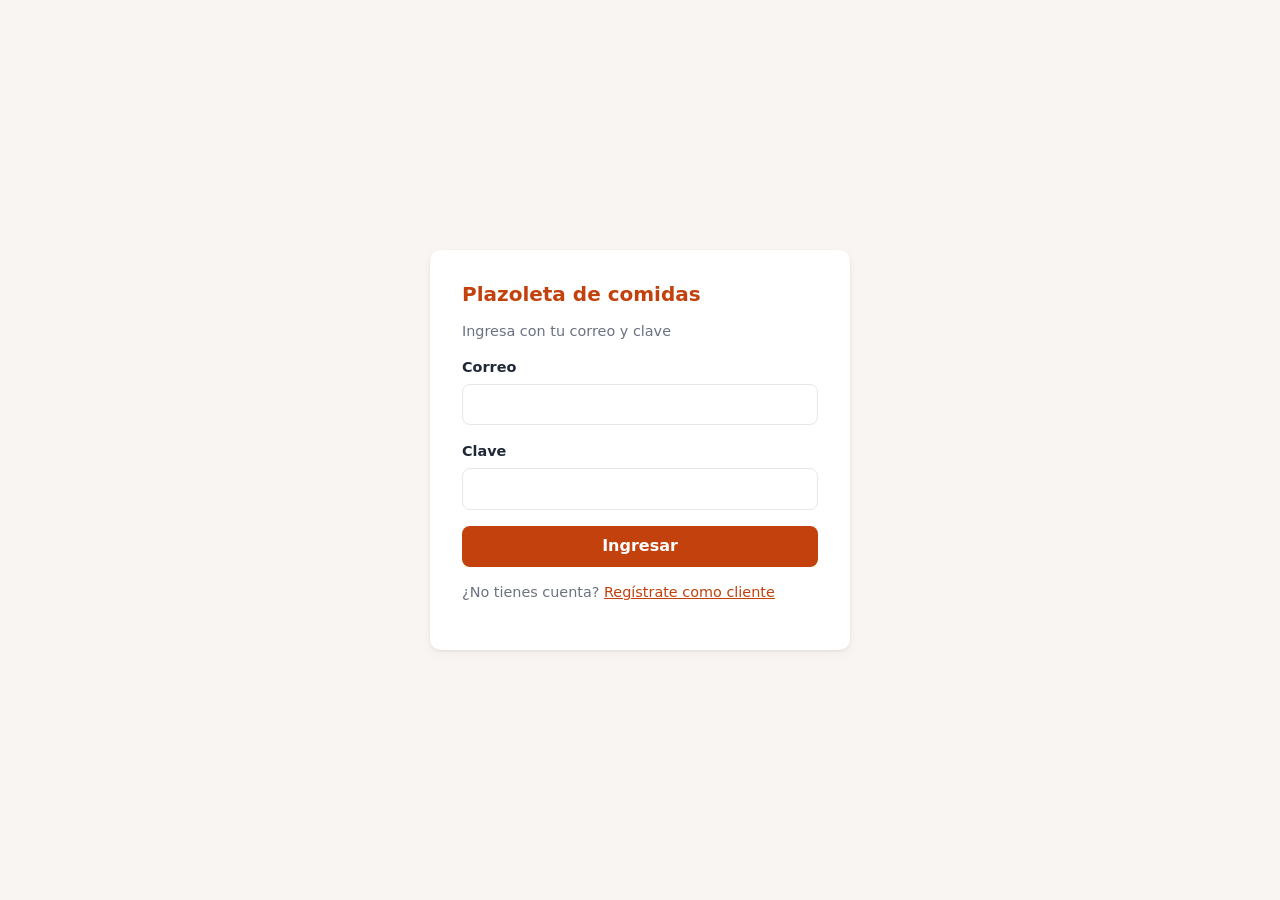
==== plazoleta/src/main/resources/front/index.html @ 78b19721 "Plazoleta de comidas: 4 microservicios hexagonales y frontend" ====
<!DOCTYPE html>
<html lang="es">
<head>
    <meta charset="UTF-8">
    <meta name="viewport" content="width=device-width, initial-scale=1.0">
    <title>Plazoleta de comidas</title>
    <link rel="icon" href="data:,">
    <link rel="stylesheet" href="styles.css">
</head>
<body>
    <header id="barra" class="barra" hidden>
        <span class="marca">Plazoleta</span>
        <div class="barra-sesion">
            <span id="sesion"></span>
            <button id="logout" class="boton boton-secundario" type="button">Salir</button>
        </div>
    </header>

    <main id="vista-login" class="pagina-auth" hidden>
        <section class="auth">
            <h1 class="marca">Plazoleta de comidas</h1>
            <p class="texto-suave">Ingresa con tu correo y clave</p>
            <form id="form-login" class="formulario formulario-columna">
                <label>Correo<input name="correo" type="email" autocomplete="username" required></label>
                <label>Clave<input name="clave" type="password" autocomplete="current-password" required></label>
                <button class="boton" type="submit">Ingresar</button>
            </form>
            <p id="login-mensaje" hidden></p>
            <p class="texto-suave">¿No tienes cuenta? <button id="ir-registro" class="enlace" type="button">Regístrate como cliente</button></p>
        </section>
    </main>

    <main id="vista-registro" class="pagina-auth" hidden>
        <section class="auth">
            <h1 class="marca">Crear cuenta de cliente</h1>
            <form id="form-registro" class="formulario formulario-columna">
                <label>Nombre<input name="nombre" required></label>
                <label>Apellido<input name="apellido" required></label>
                <label>Número de documento<input name="numeroDocumento" inputmode="numeric" required></label>
                <label>Celular<input name="celular" type="tel" placeholder="+573005698325" required></label>
                <label>Correo<input name="correo" type="email" autocomplete="email" required></label>
                <label>Clave<input name="clave" type="password" autocomplete="new-password" required></label>
                <button class="boton" type="submit">Registrarme</button>
            </form>
            <p id="registro-mensaje" hidden></p>
            <p class="texto-suave"><button id="ir-login" class="enlace" type="button">Volver a iniciar sesión</button></p>
        </section>
    </main>

    <main id="vista-ADMINISTRADOR" class="contenedor" hidden>
        <section class="panel">
            <h2>Crear propietario</h2>
            <form id="form-propietario" class="formulario">
                <label>Nombre<input name="nombre" required></label>
                <label>Apellido<input name="apellido" required></label>
                <label>Número de documento<input name="numeroDocumento" inputmode="numeric" required></label>
                <label>Celular<input name="celular" type="tel" placeholder="+573005698325" required></label>
                <label>Fecha de nacimiento<input name="fechaNacimiento" type="date" required></label>
                <label>Correo<input name="correo" type="email" required></label>
                <label>Clave<input name="clave" type="password" autocomplete="new-password" required></label>
                <button class="boton" type="submit">Crear propietario</button>
            </form>
            <p id="admin-mensaje-propietario" hidden></p>
        </section>

        <section class="panel">
            <h2>Crear restaurante</h2>
            <form id="form-restaurante" class="formulario">
                <label>Nombre<input name="nombre" required></label>
                <label>NIT<input name="nit" inputmode="numeric" required></label>
                <label>Dirección<input name="direccion" required></label>
                <label>Teléfono<input name="telefono" type="tel" placeholder="+573005698325" required></label>
                <label>URL del logo<input name="urlLogo" type="url" required></label>
                <label>Id del propietario<input name="idPropietario" type="number" min="1" required></label>
                <button class="boton" type="submit">Crear restaurante</button>
            </form>
            <p id="admin-mensaje-restaurante" hidden></p>
        </section>
    </main>

    <main id="vista-PROPIETARIO" class="contenedor" hidden>
        <section class="panel">
            <h2>Mi restaurante</h2>
            <p id="prop-mensaje-restaurante" hidden></p>
            <div id="prop-restaurante" class="restaurante" hidden>
                <img id="prop-logo" class="logo" alt="">
                <div>
                    <h3 id="prop-nombre"></h3>
                    <p id="prop-detalle" class="texto-suave"></p>
                </div>
            </div>
        </section>

        <div id="prop-gestion" class="grupo-paneles" hidden>
            <section class="panel">
                <h2>Crear plato</h2>
                <form id="form-plato" class="formulario">
                    <label>Nombre<input name="nombre" required></label>
                    <label>Precio<input name="precio" type="number" min="1" step="1" required></label>
                    <label>Categoría<select name="idCategoria" class="selector-categoria" data-tipo="number" required></select></label>
                    <label>URL de la imagen<input name="urlImagen" type="url" required></label>
                    <label class="ancho-completo">Descripción<textarea name="descripcion" rows="2" required></textarea></label>
                    <button class="boton" type="submit">Crear plato</button>
                </form>
                <p id="prop-mensaje-plato" hidden></p>
            </section>

            <section class="panel">
                <div class="encabezado-panel">
                    <h2>Mis platos</h2>
                    <label class="filtro">Categoría
                        <select id="prop-filtro-categoria" class="selector-categoria">
                            <option value="">Todas</option>
                        </select>
                    </label>
                </div>
                <p id="prop-mensaje-platos" hidden></p>
                <div class="tabla-contenedor">
                    <table class="tabla">
                        <thead><tr><th>Plato</th><th>Categoría</th><th>Precio</th><th>Descripción</th><th>Estado</th><th>Acciones</th></tr></thead>
                        <tbody id="prop-platos"></tbody>
                    </table>
                </div>
                <nav id="prop-paginacion-platos" class="paginacion"></nav>
            </section>

            <section class="panel">
                <h2>Crear empleado</h2>
                <form id="form-empleado" class="formulario">
                    <label>Nombre<input name="nombre" required></label>
                    <label>Apellido<input name="apellido" required></label>
                    <label>Número de documento<input name="numeroDocumento" inputmode="numeric" required></label>
                    <label>Celular<input name="celular" type="tel" placeholder="+573005698325" required></label>
                    <label>Correo<input name="correo" type="email" required></label>
                    <label>Clave<input name="clave" type="password" autocomplete="new-password" required></label>
                    <button class="boton" type="submit">Crear empleado</button>
                </form>
                <p id="prop-mensaje-empleado" hidden></p>
            </section>

            <section class="panel">
                <div class="encabezado-panel">
                    <h2>Eficiencia de pedidos</h2>
                    <button id="prop-recargar-eficiencia" class="boton boton-secundario" type="button">Actualizar</button>
                </div>
                <p>Tiempo promedio del restaurante: <strong id="prop-promedio">-</strong></p>
                <p id="prop-mensaje-eficiencia" hidden></p>
                <div class="tabla-contenedor">
                    <table class="tabla">
                        <thead><tr><th>Pedido</th><th>Creado</th><th>Entregado</th><th>Duración</th><th>Comparación</th></tr></thead>
                        <tbody id="prop-eficiencia"></tbody>
                    </table>
                </div>
                <nav id="prop-paginacion-eficiencia" class="paginacion"></nav>

                <h3>Ranking de empleados</h3>
                <p class="texto-suave">Tiempo medio entre "en preparación" y "listo" en pedidos entregados.</p>
                <div class="tabla-contenedor">
                    <table class="tabla">
                        <thead><tr><th>Posición</th><th>Empleado</th><th>Tiempo medio</th><th>Pedidos</th></tr></thead>
                        <tbody id="prop-ranking"></tbody>
                    </table>
                </div>
                <nav id="prop-paginacion-ranking" class="paginacion"></nav>
            </section>
        </div>
    </main>

    <main id="vista-EMPLEADO" class="contenedor" hidden>
        <section class="panel">
            <div class="encabezado-panel">
                <h2>Pedidos de mi restaurante</h2>
                <div class="fila">
                    <label class="filtro">Estado
                        <select id="empleado-filtro">
                            <option value="">Todos</option>
                            <option value="PENDIENTE">Pendiente</option>
                            <option value="EN_PREPARACION">En preparación</option>
                            <option value="LISTO">Listo</option>
                            <option value="ENTREGADO">Entregado</option>
                            <option value="CANCELADO">Cancelado</option>
                        </select>
                    </label>
                    <button id="empleado-recargar" class="boton boton-secundario" type="button">Actualizar</button>
                </div>
            </div>
            <p id="empleado-mensaje" hidden></p>
            <div class="tabla-contenedor">
                <table class="tabla">
                    <thead><tr><th>Pedido</th><th>Fecha</th><th>Cliente</th><th>Estado</th><th>Platos</th><th>Empleado</th><th>Acciones</th></tr></thead>
                    <tbody id="empleado-pedidos"></tbody>
                </table>
            </div>
            <nav id="empleado-paginacion" class="paginacion"></nav>
        </section>
    </main>

    <main id="vista-CLIENTE" class="contenedor" hidden>
        <section class="panel">
            <h2>Restaurantes</h2>
            <p id="cliente-mensaje-restaurantes" hidden></p>
            <div id="cliente-restaurantes" class="grilla"></div>
            <nav id="cliente-paginacion-restaurantes" class="paginacion"></nav>
        </section>

        <section id="cliente-menu" class="panel" hidden>
            <div class="encabezado-panel">
                <h2 id="cliente-titulo-menu"></h2>
                <label class="filtro">Categoría
                    <select id="cliente-filtro-categoria">
                        <option value="">Todas</option>
                    </select>
                </label>
            </div>
            <p id="cliente-mensaje-menu" hidden></p>
            <div id="cliente-platos" class="grilla"></div>
            <nav id="cliente-paginacion-platos" class="paginacion"></nav>

            <div class="carrito">
                <h3>Tu pedido</h3>
                <ul id="cliente-carrito" class="lista"></ul>
                <p class="total">Total: <strong id="cliente-total"></strong></p>
                <button id="cliente-enviar" class="boton" type="button" disabled>Enviar pedido</button>
                <p id="cliente-mensaje-carrito" hidden></p>
            </div>
        </section>

        <section class="panel">
            <div class="encabezado-panel">
                <h2>Mis pedidos</h2>
                <button id="cliente-recargar" class="boton boton-secundario" type="button">Actualizar</button>
            </div>
            <p id="cliente-mensaje-pedidos" hidden></p>
            <div class="tabla-contenedor">
                <table class="tabla">
                    <thead><tr><th>Pedido</th><th>Fecha</th><th>Estado</th><th>Platos</th><th>Acciones</th></tr></thead>
                    <tbody id="cliente-pedidos"></tbody>
                </table>
            </div>
            <nav id="cliente-paginacion-pedidos" class="paginacion"></nav>
        </section>

        <section id="cliente-trazabilidad" class="panel" hidden>
            <h2 id="cliente-titulo-trazabilidad"></h2>
            <ol id="cliente-lista-trazabilidad" class="linea-tiempo"></ol>
        </section>
    </main>
    <script>
        "use strict";

        const CONFIG = Object.freeze({
            USUARIOS_URL: "http://localhost:8081",
            PLAZOLETA_URL: "http://localhost:8082",
            TRAZABILIDAD_URL: "http://localhost:8083"
        });
        const ROLES = Object.freeze({
            ADMINISTRADOR: "ADMINISTRADOR",
            PROPIETARIO: "PROPIETARIO",
            EMPLEADO: "EMPLEADO",
            CLIENTE: "CLIENTE"
        });
        const TOKEN_KEY = "plazoleta.token";
        const HTTP_UNAUTHORIZED = 401;
        const MILISEGUNDOS_POR_SEGUNDO = 1000;
        const SEGUNDOS_POR_MINUTO = 60;
        const TAMANO_GRILLA = 6;
        const TAMANO_TABLA = 5;
        const LONGITUD_PIN = 6;
        const ESTADOS_FINALES = ["ENTREGADO", "CANCELADO"];
        const MENSAJE_SIN_CONEXION = "No se pudo conectar con el servidor. Verifica que los microservicios estén encendidos.";
        const FORMATO_PRECIO = new Intl.NumberFormat("es-CO", { style: "currency", currency: "COP", maximumFractionDigits: 0 });

        const cliente = { restaurante: null, categoriaId: "", paginaPedidos: 0, carrito: new Map() };
        const empleado = { filtro: "", pagina: 0 };
        const propietario = { restaurante: null, categorias: new Map(), categoriaId: "", paginaPlatos: 0 };

        const $ = (selector) => document.querySelector(selector);

        function h(tag, props = {}, ...children) {
            const elemento = document.createElement(tag);
            Object.entries(props).forEach(([clave, valor]) => {
                if (clave.startsWith("on")) {
                    elemento.addEventListener(clave.slice(2).toLowerCase(), valor);
                } else if (clave === "className") {
                    elemento.className = valor;
                } else if (valor !== false && valor !== null && valor !== undefined) {
                    elemento.setAttribute(clave, valor === true ? "" : valor);
                }
            });
            elemento.append(...children.flat()
                .filter((hijo) => hijo !== null && hijo !== undefined && hijo !== false)
                .map((hijo) => (hijo instanceof Node ? hijo : document.createTextNode(String(hijo)))));
            return elemento;
        }

        function mostrarMensaje(contenedor, texto, tipo = "error") {
            contenedor.textContent = texto;
            contenedor.className = `mensaje mensaje-${tipo}`;
            contenedor.hidden = false;
        }

        async function ejecutar(contenedor, accion) {
            contenedor.hidden = true;
            try {
                const texto = await accion();
                if (texto) {
                    mostrarMensaje(contenedor, texto, "exito");
                }
            } catch (error) {
                mostrarMensaje(contenedor, error.message);
            }
        }

        function alEnviar(selectorFormulario, selectorMensaje, accion) {
            const formulario = $(selectorFormulario);
            formulario.addEventListener("submit", async (evento) => {
                evento.preventDefault();
                const boton = formulario.querySelector("button[type=submit]");
                boton.disabled = true;
                await ejecutar($(selectorMensaje), async () => {
                    const texto = await accion(datosDe(formulario));
                    formulario.reset();
                    return texto;
                });
                boton.disabled = false;
            });
        }

        function datosDe(formulario) {
            return Object.fromEntries([...formulario.elements]
                .filter((campo) => campo.name)
                .map((campo) => [campo.name, valorDe(campo)]));
        }

        function valorDe(campo) {
            if (campo.type === "number" || campo.dataset.tipo === "number") {
                return campo.value === "" ? null : Number(campo.value);
            }
            return campo.type === "password" ? campo.value : campo.value.trim();
        }

        function paginar(contenedor, pagina, alCambiar) {
            contenedor.replaceChildren(
                h("button", { type: "button", className: "boton boton-secundario", disabled: pagina.page === 0,
                    onClick: () => alCambiar(pagina.page - 1) }, "Anterior"),
                h("span", {}, `Página ${pagina.totalPages === 0 ? 0 : pagina.page + 1} de ${pagina.totalPages}`),
                h("button", { type: "button", className: "boton boton-secundario",
                    disabled: pagina.page + 1 >= pagina.totalPages, onClick: () => alCambiar(pagina.page + 1) }, "Siguiente"));
        }

        function llenarTabla(tbody, filas) {
            const columnas = tbody.closest("table").querySelectorAll("th").length;
            tbody.replaceChildren(...(filas.length ? filas
                : [h("tr", {}, h("td", { colspan: columnas, className: "vacio" }, "No hay registros para mostrar"))]));
        }

        function boton(texto, onClick, clase = "boton") {
            return h("button", { className: clase, type: "button", onClick }, texto);
        }

        const estadoBadge = (estado) => h("span", { className: `estado estado-${estado.toLowerCase()}` }, estado.replace("_", " "));
        const formatoPrecio = (valor) => FORMATO_PRECIO.format(valor);
        const formatoFecha = (iso) => new Date(iso).toLocaleString("es-CO");
        const resumenPlatos = (pedido) => pedido.platos.map((plato) => `${plato.cantidad} × ${plato.nombre}`).join(", ");

        function formatoDuracion(segundos) {
            const total = Math.round(segundos);
            const minutos = Math.floor(total / SEGUNDOS_POR_MINUTO);
            return minutos > 0 ? `${minutos} min ${total % SEGUNDOS_POR_MINUTO} s` : `${total} s`;
        }

        function obtenerSesion() {
            const token = sessionStorage.getItem(TOKEN_KEY);
            if (!token) {
                return null;
            }
            const base64 = token.split(".")[1].replace(/-/g, "+").replace(/_/g, "/");
            const payload = JSON.parse(new TextDecoder().decode(Uint8Array.from(atob(base64), (c) => c.charCodeAt(0))));
            if (payload.exp * MILISEGUNDOS_POR_SEGUNDO < Date.now()) {
                sessionStorage.removeItem(TOKEN_KEY);
                return null;
            }
            return { id: payload.id, correo: payload.sub, rol: payload.rol };
        }

        function cerrarSesion() {
            sessionStorage.removeItem(TOKEN_KEY);
            location.reload();
        }

        async function api(baseUrl, ruta, { method = "GET", body } = {}) {
            const token = sessionStorage.getItem(TOKEN_KEY);
            const headers = { "Content-Type": "application/json" };
            if (token) {
                headers.Authorization = `Bearer ${token}`;
            }
            let respuesta;
            try {
                respuesta = await fetch(baseUrl + ruta, { method, headers, body: body === undefined ? undefined : JSON.stringify(body) });
            } catch {
                throw new Error(MENSAJE_SIN_CONEXION);
            }
            const texto = await respuesta.text();
            const datos = texto ? JSON.parse(texto) : null;
            if (respuesta.status === HTTP_UNAUTHORIZED && token) {
                cerrarSesion();
            }
            if (!respuesta.ok) {
                throw new Error(datos?.mensaje ?? `Error ${respuesta.status}`);
            }
            return datos;
        }

        const usuariosApi = (ruta, opciones) => api(CONFIG.USUARIOS_URL, ruta, opciones);
        const plazoletaApi = (ruta, opciones) => api(CONFIG.PLAZOLETA_URL, ruta, opciones);
        const trazabilidadApi = (ruta, opciones) => api(CONFIG.TRAZABILIDAD_URL, ruta, opciones);

        function mostrarVista(nombre) {
            document.querySelectorAll("main").forEach((vista) => { vista.hidden = vista.id !== `vista-${nombre}`; });
        }

        function iniciarAplicacion() {
            registrarEventos();
            const sesion = obtenerSesion();
            if (!sesion) {
                mostrarVista("login");
                return;
            }
            $("#barra").hidden = false;
            $("#sesion").textContent = `${sesion.correo} · ${sesion.rol}`;
            mostrarVista(sesion.rol);
            ({
                [ROLES.ADMINISTRADOR]: () => {},
                [ROLES.PROPIETARIO]: iniciarPropietario,
                [ROLES.EMPLEADO]: () => cargarPedidosEmpleado(0),
                [ROLES.CLIENTE]: iniciarCliente
            })[sesion.rol]();
        }

        function registrarEventos() {
            $("#logout").addEventListener("click", cerrarSesion);
            $("#ir-registro").addEventListener("click", () => mostrarVista("registro"));
            $("#ir-login").addEventListener("click", () => mostrarVista("login"));
            alEnviar("#form-login", "#login-mensaje", async (datos) => {
                const sesion = await usuariosApi("/auth/login", { method: "POST", body: datos });
                sessionStorage.setItem(TOKEN_KEY, sesion.token);
                location.reload();
            });
            alEnviar("#form-registro", "#registro-mensaje", async (datos) => {
                const usuario = await usuariosApi("/usuarios/cliente", { method: "POST", body: datos });
                return `Cuenta creada con id ${usuario.id}. Ya puedes iniciar sesión.`;
            });
            alEnviar("#form-propietario", "#admin-mensaje-propietario", async (datos) => {
                const usuario = await usuariosApi("/usuarios/propietario", { method: "POST", body: datos });
                return `Propietario creado con id ${usuario.id}`;
            });
            alEnviar("#form-restaurante", "#admin-mensaje-restaurante", async (datos) => {
                const restaurante = await plazoletaApi("/restaurantes", { method: "POST", body: datos });
                return `Restaurante "${restaurante.nombre}" creado con id ${restaurante.id}`;
            });
            alEnviar("#form-plato", "#prop-mensaje-plato", crearPlato);
            alEnviar("#form-empleado", "#prop-mensaje-empleado", async (datos) => {
                const nuevo = await plazoletaApi("/empleados", { method: "POST", body: datos });
                return `Empleado creado con id ${nuevo.id} y vinculado a tu restaurante`;
            });
            $("#prop-filtro-categoria").addEventListener("change", (evento) => {
                propietario.categoriaId = evento.target.value;
                cargarPlatosPropietario(0);
            });
            $("#prop-recargar-eficiencia").addEventListener("click", () => {
                cargarEficiencia(0);
                cargarRanking(0);
            });
            $("#empleado-filtro").addEventListener("change", (evento) => {
                empleado.filtro = evento.target.value;
                cargarPedidosEmpleado(0);
            });
            $("#empleado-recargar").addEventListener("click", () => cargarPedidosEmpleado(empleado.pagina));
            $("#cliente-filtro-categoria").addEventListener("change", (evento) => {
                cliente.categoriaId = evento.target.value;
                cargarPlatosCliente(0);
            });
            $("#cliente-enviar").addEventListener("click", enviarPedido);
            $("#cliente-recargar").addEventListener("click", () => cargarPedidosCliente(cliente.paginaPedidos));
        }

        async function cargarCategorias(selector, contenedorMensaje) {
            await ejecutar(contenedorMensaje, async () => {
                const categorias = await plazoletaApi("/categorias");
                categorias.forEach((categoria) => propietario.categorias.set(categoria.id, categoria.nombre));
                document.querySelectorAll(selector).forEach((select) =>
                    select.append(...categorias.map((categoria) => h("option", { value: categoria.id }, categoria.nombre))));
            });
        }

        async function iniciarPropietario() {
            await ejecutar($("#prop-mensaje-restaurante"), async () => {
                const restaurante = await plazoletaApi("/restaurantes/mio");
                propietario.restaurante = restaurante;
                $("#prop-logo").src = restaurante.urlLogo;
                $("#prop-logo").alt = `Logo de ${restaurante.nombre}`;
                $("#prop-nombre").textContent = restaurante.nombre;
                $("#prop-detalle").textContent =
                    `NIT ${restaurante.nit} · ${restaurante.direccion} · Tel. ${restaurante.telefono} · Id ${restaurante.id}`;
                $("#prop-restaurante").hidden = false;
            });
            if (!propietario.restaurante) {
                return;
            }
            $("#prop-gestion").hidden = false;
            await cargarCategorias("#vista-PROPIETARIO .selector-categoria", $("#prop-mensaje-plato"));
            cargarPlatosPropietario(0);
            cargarEficiencia(0);
            cargarRanking(0);
        }

        async function crearPlato(datos) {
            const plato = await plazoletaApi("/platos", {
                method: "POST",
                body: { ...datos, idRestaurante: propietario.restaurante.id }
            });
            await cargarPlatosPropietario(propietario.paginaPlatos);
            return `Plato "${plato.nombre}" creado con id ${plato.id}`;
        }

        function cargarPlatosPropietario(pagina) {
            propietario.paginaPlatos = pagina;
            return ejecutar($("#prop-mensaje-platos"), async () => {
                const filtro = propietario.categoriaId ? `&categoriaId=${propietario.categoriaId}` : "";
                const datos = await plazoletaApi(
                    `/restaurantes/${propietario.restaurante.id}/platos?page=${pagina}&size=${TAMANO_TABLA}${filtro}`);
                llenarTabla($("#prop-platos"), datos.content.map(filaPlatoPropietario));
                paginar($("#prop-paginacion-platos"), datos, cargarPlatosPropietario);
            });
        }

        function filaPlatoPropietario(plato) {
            const precio = h("input", { type: "number", min: "1", step: "1", value: plato.precio, className: "precio-input",
                "aria-label": `Precio de ${plato.nombre}` });
            const descripcion = h("input", { value: plato.descripcion, "aria-label": `Descripción de ${plato.nombre}` });
            return h("tr", {},
                h("td", {}, plato.nombre),
                h("td", {}, propietario.categorias.get(plato.idCategoria) ?? plato.idCategoria),
                h("td", {}, precio, h("small", { className: "texto-suave" }, formatoPrecio(plato.precio))),
                h("td", {}, descripcion),
                h("td", {}, h("span", { className: plato.activo ? "estado estado-listo" : "estado estado-cancelado" },
                    plato.activo ? "Activo" : "Inactivo")),
                h("td", { className: "acciones" },
                    boton("Guardar", () => modificarPlato(`/platos/${plato.id}`, "PUT",
                        { precio: Number(precio.value), descripcion: descripcion.value.trim() },
                        `Plato "${plato.nombre}" actualizado`)),
                    boton(plato.activo ? "Desactivar" : "Activar", () => modificarPlato(`/platos/${plato.id}/estado`, "PATCH",
                        { activo: !plato.activo }, `Plato "${plato.nombre}" ${plato.activo ? "desactivado" : "activado"}`),
                    "boton boton-secundario")));
        }

        function modificarPlato(ruta, method, body, textoExito) {
            return ejecutar($("#prop-mensaje-platos"), async () => {
                await plazoletaApi(ruta, { method, body });
                await cargarPlatosPropietario(propietario.paginaPlatos);
                return textoExito;
            });
        }

        function cargarEficiencia(pagina) {
            return ejecutar($("#prop-mensaje-eficiencia"), async () => {
                const datos = await trazabilidadApi(`/trazabilidad/eficiencia/pedidos?page=${pagina}&size=${TAMANO_TABLA}`);
                $("#prop-promedio").textContent = formatoDuracion(datos.promedioSegundos);
                llenarTabla($("#prop-eficiencia"), datos.pedidos.content.map((pedido) =>
                    h("tr", { className: pedido.superaPromedio ? "fila-alerta" : null },
                        h("td", {}, `#${pedido.idPedido}`),
                        h("td", {}, formatoFecha(pedido.fechaInicio)),
                        h("td", {}, formatoFecha(pedido.fechaEntrega)),
                        h("td", {}, formatoDuracion(pedido.duracionSegundos)),
                        h("td", {}, pedido.superaPromedio ? "Supera el promedio" : "Dentro del promedio"))));
                paginar($("#prop-paginacion-eficiencia"), datos.pedidos, cargarEficiencia);
            });
        }

        function cargarRanking(pagina) {
            return ejecutar($("#prop-mensaje-eficiencia"), async () => {
                const datos = await trazabilidadApi(`/trazabilidad/eficiencia/empleados?page=${pagina}&size=${TAMANO_TABLA}`);
                llenarTabla($("#prop-ranking"), datos.content.map((fila) => h("tr", {},
                    h("td", {}, fila.posicion),
                    h("td", {}, fila.correoEmpleado ?? `Empleado ${fila.idEmpleado}`),
                    h("td", {}, formatoDuracion(fila.promedioSegundos)),
                    h("td", {}, fila.pedidosAtendidos))));
                paginar($("#prop-paginacion-ranking"), datos, cargarRanking);
            });
        }

        function cargarPedidosEmpleado(pagina) {
            empleado.pagina = pagina;
            return ejecutar($("#empleado-mensaje"), async () => {
                const filtro = empleado.filtro ? `&estado=${empleado.filtro}` : "";
                const datos = await plazoletaApi(`/pedidos?page=${pagina}&size=${TAMANO_TABLA}${filtro}`);
                llenarTabla($("#empleado-pedidos"), datos.content.map((pedido) => h("tr", {},
                    h("td", {}, `#${pedido.id}`),
                    h("td", {}, formatoFecha(pedido.fecha)),
                    h("td", {}, `Cliente ${pedido.idCliente}`),
                    h("td", {}, estadoBadge(pedido.estado)),
                    h("td", {}, resumenPlatos(pedido)),
                    h("td", {}, pedido.idEmpleado ?? "Sin asignar"),
                    h("td", { className: "acciones" }, accionesEmpleado(pedido)))));
                paginar($("#empleado-paginacion"), datos, cargarPedidosEmpleado);
            });
        }

        function accionesEmpleado(pedido) {
            if (pedido.estado === "PENDIENTE") {
                return boton("Asignarme", () => cambiarEstadoPedido(pedido.id, "asignar", undefined,
                    `Pedido #${pedido.id} asignado. Ahora está en preparación.`));
            }
            if (pedido.estado === "EN_PREPARACION") {
                return boton("Marcar listo", () => cambiarEstadoPedido(pedido.id, "listo", undefined,
                    `Pedido #${pedido.id} listo. Se envió el PIN al cliente por SMS.`));
            }
            if (pedido.estado === "LISTO") {
                const pin = h("input", { className: "pin", inputmode: "numeric", maxlength: LONGITUD_PIN, placeholder: "PIN",
                    "aria-label": `PIN del pedido ${pedido.id}` });
                return h("div", { className: "fila" }, pin, boton("Entregar", () => cambiarEstadoPedido(pedido.id, "entregar",
                    { pin: pin.value.trim() }, `Pedido #${pedido.id} entregado.`)));
            }
            return h("span", { className: "texto-suave" }, "Sin acciones");
        }

        function cambiarEstadoPedido(idPedido, accion, body, textoExito) {
            return ejecutar($("#empleado-mensaje"), async () => {
                await plazoletaApi(`/pedidos/${idPedido}/${accion}`, { method: "PATCH", body });
                await cargarPedidosEmpleado(empleado.pagina);
                return textoExito;
            });
        }

        function iniciarCliente() {
            cargarRestaurantes(0);
            cargarCategorias("#cliente-filtro-categoria", $("#cliente-mensaje-menu"));
            cargarPedidosCliente(0);
        }

        function cargarRestaurantes(pagina) {
            return ejecutar($("#cliente-mensaje-restaurantes"), async () => {
                const datos = await plazoletaApi(`/restaurantes?page=${pagina}&size=${TAMANO_GRILLA}`);
                $("#cliente-restaurantes").replaceChildren(...datos.content.map((restaurante) =>
                    h("article", { className: "tarjeta" },
                        h("img", { className: "tarjeta-imagen", src: restaurante.urlLogo, alt: `Logo de ${restaurante.nombre}` }),
                        h("h3", {}, restaurante.nombre),
                        boton("Ver menú", () => seleccionarRestaurante(restaurante)))));
                paginar($("#cliente-paginacion-restaurantes"), datos, cargarRestaurantes);
                return datos.totalElements === 0 ? "Aún no hay restaurantes registrados" : null;
            });
        }

        function seleccionarRestaurante(restaurante) {
            cliente.restaurante = restaurante;
            cliente.carrito.clear();
            $("#cliente-menu").hidden = false;
            $("#cliente-titulo-menu").textContent = `Menú de ${restaurante.nombre}`;
            mostrarCarrito();
            cargarPlatosCliente(0);
            $("#cliente-menu").scrollIntoView({ behavior: "smooth" });
        }

        function cargarPlatosCliente(pagina) {
            return ejecutar($("#cliente-mensaje-menu"), async () => {
                const filtro = cliente.categoriaId ? `&categoriaId=${cliente.categoriaId}` : "";
                const datos = await plazoletaApi(
                    `/restaurantes/${cliente.restaurante.id}/platos?page=${pagina}&size=${TAMANO_GRILLA}${filtro}`);
                $("#cliente-platos").replaceChildren(...datos.content.map(tarjetaPlato));
                paginar($("#cliente-paginacion-platos"), datos, cargarPlatosCliente);
                return datos.totalElements === 0 ? "No hay platos disponibles con este filtro" : null;
            });
        }

        function tarjetaPlato(plato) {
            const cantidad = h("input", { type: "number", min: "1", value: "1", className: "cantidad",
                "aria-label": `Cantidad de ${plato.nombre}` });
            return h("article", { className: "tarjeta" },
                h("img", { className: "tarjeta-imagen", src: plato.urlImagen, alt: plato.nombre }),
                h("h3", {}, plato.nombre),
                h("p", { className: "texto-suave" }, plato.descripcion),
                h("p", { className: "precio" }, formatoPrecio(plato.precio)),
                h("div", { className: "fila" }, cantidad, boton("Agregar", () => {
                    const actual = cliente.carrito.get(plato.id)?.cantidad ?? 0;
                    cliente.carrito.set(plato.id, { plato, cantidad: actual + Number(cantidad.value) });
                    mostrarCarrito();
                })));
        }

        function mostrarCarrito() {
            const items = [...cliente.carrito.values()];
            $("#cliente-carrito").replaceChildren(...items.map((item) => h("li", { className: "fila fila-espaciada" },
                `${item.cantidad} × ${item.plato.nombre}`,
                h("span", { className: "precio" }, formatoPrecio(item.cantidad * item.plato.precio)),
                boton("Quitar", () => {
                    cliente.carrito.delete(item.plato.id);
                    mostrarCarrito();
                }, "boton boton-secundario"))));
            $("#cliente-total").textContent = formatoPrecio(items.reduce((total, item) => total + item.cantidad * item.plato.precio, 0));
            $("#cliente-enviar").disabled = items.length === 0;
        }

        function enviarPedido() {
            return ejecutar($("#cliente-mensaje-carrito"), async () => {
                const platos = [...cliente.carrito.values()].map((item) => ({ idPlato: item.plato.id, cantidad: item.cantidad }));
                const pedido = await plazoletaApi("/pedidos", {
                    method: "POST",
                    body: { idRestaurante: cliente.restaurante.id, platos }
                });
                cliente.carrito.clear();
                mostrarCarrito();
                await cargarPedidosCliente(0);
                return `Pedido #${pedido.id} creado. Estado: ${pedido.estado}`;
            });
        }

        function cargarPedidosCliente(pagina) {
            cliente.paginaPedidos = pagina;
            return ejecutar($("#cliente-mensaje-pedidos"), async () => {
                const datos = await plazoletaApi(`/pedidos/mis-pedidos?page=${pagina}&size=${TAMANO_TABLA}`);
                llenarTabla($("#cliente-pedidos"), datos.content.map((pedido) => h("tr", {},
                    h("td", {}, `#${pedido.id}`),
                    h("td", {}, formatoFecha(pedido.fecha)),
                    h("td", {}, estadoBadge(pedido.estado)),
                    h("td", {}, resumenPlatos(pedido)),
                    h("td", { className: "acciones" },
                        ESTADOS_FINALES.includes(pedido.estado) ? null
                            : boton("Cancelar", () => cancelarPedido(pedido.id), "boton boton-peligro"),
                        boton("Trazabilidad", () => verTrazabilidad(pedido.id), "boton boton-secundario")))));
                paginar($("#cliente-paginacion-pedidos"), datos, cargarPedidosCliente);
            });
        }

        function cancelarPedido(idPedido) {
            return ejecutar($("#cliente-mensaje-pedidos"), async () => {
                await plazoletaApi(`/pedidos/${idPedido}/cancelar`, { method: "PATCH" });
                await cargarPedidosCliente(cliente.paginaPedidos);
                return `Pedido #${idPedido} cancelado`;
            });
        }

        function verTrazabilidad(idPedido) {
            return ejecutar($("#cliente-mensaje-pedidos"), async () => {
                const historial = await trazabilidadApi(`/trazabilidad/pedidos/${idPedido}`);
                $("#cliente-titulo-trazabilidad").textContent = `Trazabilidad del pedido #${idPedido}`;
                $("#cliente-lista-trazabilidad").replaceChildren(...historial.map((cambio) => h("li", {},
                    estadoBadge(cambio.estadoNuevo),
                    h("span", {}, formatoFecha(cambio.fecha)),
                    h("span", { className: "texto-suave" }, cambio.duracionSegundos === null ? "Estado final"
                        : `Tiempo en este estado: ${formatoDuracion(cambio.duracionSegundos)}`),
                    cambio.correoEmpleado ? h("span", { className: "texto-suave" }, `Empleado: ${cambio.correoEmpleado}`) : null)));
                $("#cliente-trazabilidad").hidden = false;
                $("#cliente-trazabilidad").scrollIntoView({ behavior: "smooth" });
            });
        }

        iniciarAplicacion();
    </script>
</body>
</html>
---- plazoleta/src/main/resources/front/styles.css ----
:root {
    --color-primario: #c2410c;
    --color-primario-oscuro: #9a3412;
    --color-texto: #1f2937;
    --color-suave: #6b7280;
    --color-borde: #e5e7eb;
    --color-fondo: #f8f5f2;
    --color-panel: #ffffff;
    --color-exito: #15803d;
    --color-error: #b91c1c;
    --radio: 10px;
    --sombra: 0 1px 3px rgba(0, 0, 0, 0.08), 0 4px 12px rgba(0, 0, 0, 0.04);
    font-family: system-ui, -apple-system, "Segoe UI", Roboto, sans-serif;
    color: var(--color-texto);
    background: var(--color-fondo);
}

* {
    box-sizing: border-box;
}

body {
    margin: 0;
    line-height: 1.5;
}

[hidden] {
    display: none !important;
}

h1, h2, h3 {
    margin: 0 0 0.75rem;
    line-height: 1.2;
}

a, .enlace {
    color: var(--color-primario);
}

.enlace {
    font: inherit;
    background: none;
    border: none;
    padding: 0;
    text-decoration: underline;
    cursor: pointer;
}

.marca {
    font-weight: 700;
    font-size: 1.25rem;
    color: var(--color-primario);
}

.barra {
    display: flex;
    justify-content: space-between;
    align-items: center;
    gap: 1rem;
    flex-wrap: wrap;
    padding: 0.75rem 1.5rem;
    background: var(--color-panel);
    border-bottom: 1px solid var(--color-borde);
    position: sticky;
    top: 0;
    z-index: 1;
}

.barra-sesion {
    display: flex;
    align-items: center;
    gap: 0.75rem;
    color: var(--color-suave);
    font-size: 0.9rem;
}

.contenedor {
    max-width: 1100px;
    margin: 0 auto;
    padding: 1.5rem 1rem 3rem;
    display: grid;
    gap: 1.5rem;
}

#prop-gestion {
    display: grid;
    gap: 1.5rem;
}

.contenedor > *, #prop-gestion > * {
    min-width: 0;
}

.panel {
    background: var(--color-panel);
    border-radius: var(--radio);
    box-shadow: var(--sombra);
    padding: 1.5rem;
}

.encabezado-panel {
    display: flex;
    justify-content: space-between;
    align-items: center;
    gap: 1rem;
    flex-wrap: wrap;
    margin-bottom: 1rem;
}

.encabezado-panel h2 {
    margin: 0;
}

.pagina-auth {
    min-height: 100vh;
    display: grid;
    place-items: center;
    padding: 1rem;
}

.auth {
    width: min(420px, 100%);
    background: var(--color-panel);
    border-radius: var(--radio);
    box-shadow: var(--sombra);
    padding: 2rem;
}

.formulario {
    display: grid;
    grid-template-columns: repeat(auto-fit, minmax(220px, 1fr));
    gap: 1rem;
    align-items: end;
}

.formulario-columna {
    grid-template-columns: 1fr;
}

.ancho-completo {
    grid-column: 1 / -1;
}

label {
    display: grid;
    gap: 0.35rem;
    font-size: 0.9rem;
    font-weight: 600;
}

input, select, textarea {
    font: inherit;
    padding: 0.55rem 0.7rem;
    border: 1px solid var(--color-borde);
    border-radius: 8px;
    background: #fff;
    width: 100%;
}

input:focus, select:focus, textarea:focus {
    outline: 2px solid var(--color-primario);
    outline-offset: 1px;
}

.filtro {
    display: flex;
    align-items: center;
    gap: 0.5rem;
}

.filtro select {
    width: auto;
}

.boton {
    font: inherit;
    font-weight: 600;
    border: none;
    border-radius: 8px;
    padding: 0.55rem 1rem;
    background: var(--color-primario);
    color: #fff;
    cursor: pointer;
    white-space: nowrap;
}

.boton:hover:not(:disabled) {
    background: var(--color-primario-oscuro);
}

.boton:disabled {
    opacity: 0.5;
    cursor: not-allowed;
}

.boton-secundario {
    background: #fff;
    color: var(--color-texto);
    border: 1px solid var(--color-borde);
}

.boton-secundario:hover:not(:disabled) {
    background: var(--color-fondo);
}

.boton-peligro {
    background: var(--color-error);
}

.boton-peligro:hover:not(:disabled) {
    background: #7f1d1d;
}

.mensaje {
    margin: 1rem 0 0;
    padding: 0.75rem 1rem;
    border-radius: 8px;
    font-weight: 500;
}

.mensaje-exito {
    background: #dcfce7;
    color: var(--color-exito);
}

.mensaje-error {
    background: #fee2e2;
    color: var(--color-error);
}

.texto-suave {
    color: var(--color-suave);
    font-size: 0.9rem;
}

.grilla {
    display: grid;
    grid-template-columns: repeat(auto-fill, minmax(220px, 1fr));
    gap: 1rem;
}

.tarjeta {
    display: flex;
    flex-direction: column;
    gap: 0.5rem;
    padding: 1rem;
    border: 1px solid var(--color-borde);
    border-radius: var(--radio);
}

.tarjeta h3, .tarjeta p {
    margin: 0;
}

.tarjeta .boton {
    margin-top: auto;
}

.tarjeta-imagen {
    width: 100%;
    aspect-ratio: 16 / 9;
    object-fit: cover;
    border-radius: 8px;
    background: var(--color-fondo);
}

.precio {
    font-weight: 700;
    color: var(--color-primario-oscuro);
}

.fila {
    display: flex;
    align-items: center;
    gap: 0.5rem;
}

.fila-espaciada {
    justify-content: space-between;
    padding: 0.5rem 0;
    border-bottom: 1px solid var(--color-borde);
}

.cantidad, .pin, .precio-input {
    width: 6rem;
}

.carrito {
    margin-top: 1.5rem;
    padding-top: 1rem;
    border-top: 2px dashed var(--color-borde);
}

.lista {
    list-style: none;
    margin: 0 0 1rem;
    padding: 0;
}

.total {
    font-size: 1.1rem;
}

.paginacion {
    display: flex;
    justify-content: center;
    align-items: center;
    gap: 1rem;
    margin-top: 1rem;
    color: var(--color-suave);
}

.tabla-contenedor {
    overflow-x: auto;
}

.tabla {
    width: 100%;
    border-collapse: collapse;
    font-size: 0.92rem;
}

.tabla th, .tabla td {
    padding: 0.6rem;
    text-align: left;
    border-bottom: 1px solid var(--color-borde);
    vertical-align: middle;
}

.tabla th {
    background: var(--color-fondo);
    font-weight: 600;
}

.tabla td small {
    display: block;
}

.acciones {
    white-space: nowrap;
}

.acciones > * + * {
    margin-left: 0.5rem;
}

.vacio {
    text-align: center;
    color: var(--color-suave);
}

.fila-alerta {
    background: #fff7ed;
}

.estado {
    display: inline-block;
    padding: 0.15rem 0.6rem;
    border-radius: 999px;
    font-size: 0.8rem;
    font-weight: 600;
    white-space: nowrap;
}

.estado-pendiente {
    background: #fef3c7;
    color: #92400e;
}

.estado-en_preparacion {
    background: #dbeafe;
    color: #1e40af;
}

.estado-listo {
    background: #dcfce7;
    color: #166534;
}

.estado-entregado {
    background: #e5e7eb;
    color: #374151;
}

.estado-cancelado {
    background: #fee2e2;
    color: #991b1b;
}

.restaurante {
    display: flex;
    align-items: center;
    gap: 1rem;
}

.restaurante h3, .restaurante p {
    margin: 0;
}

.logo {
    width: 96px;
    height: 96px;
    object-fit: cover;
    border-radius: var(--radio);
    background: var(--color-fondo);
}

.linea-tiempo {
    list-style: none;
    margin: 0;
    padding: 0 0 0 1.25rem;
    border-left: 3px solid var(--color-borde);
    display: grid;
    gap: 1rem;
}

.linea-tiempo li {
    display: flex;
    flex-wrap: wrap;
    align-items: center;
    gap: 0.75rem;
    position: relative;
}

.linea-tiempo li::before {
    content: "";
    position: absolute;
    left: -1.75rem;
    width: 0.8rem;
    height: 0.8rem;
    border-radius: 50%;
    background: var(--color-primario);
}

@media (max-width: 600px) {
    .barra {
        padding: 0.75rem 1rem;
    }

    .panel, .auth {
        padding: 1rem;
    }

    .restaurante {
        flex-direction: column;
        align-items: flex-start;
    }
}
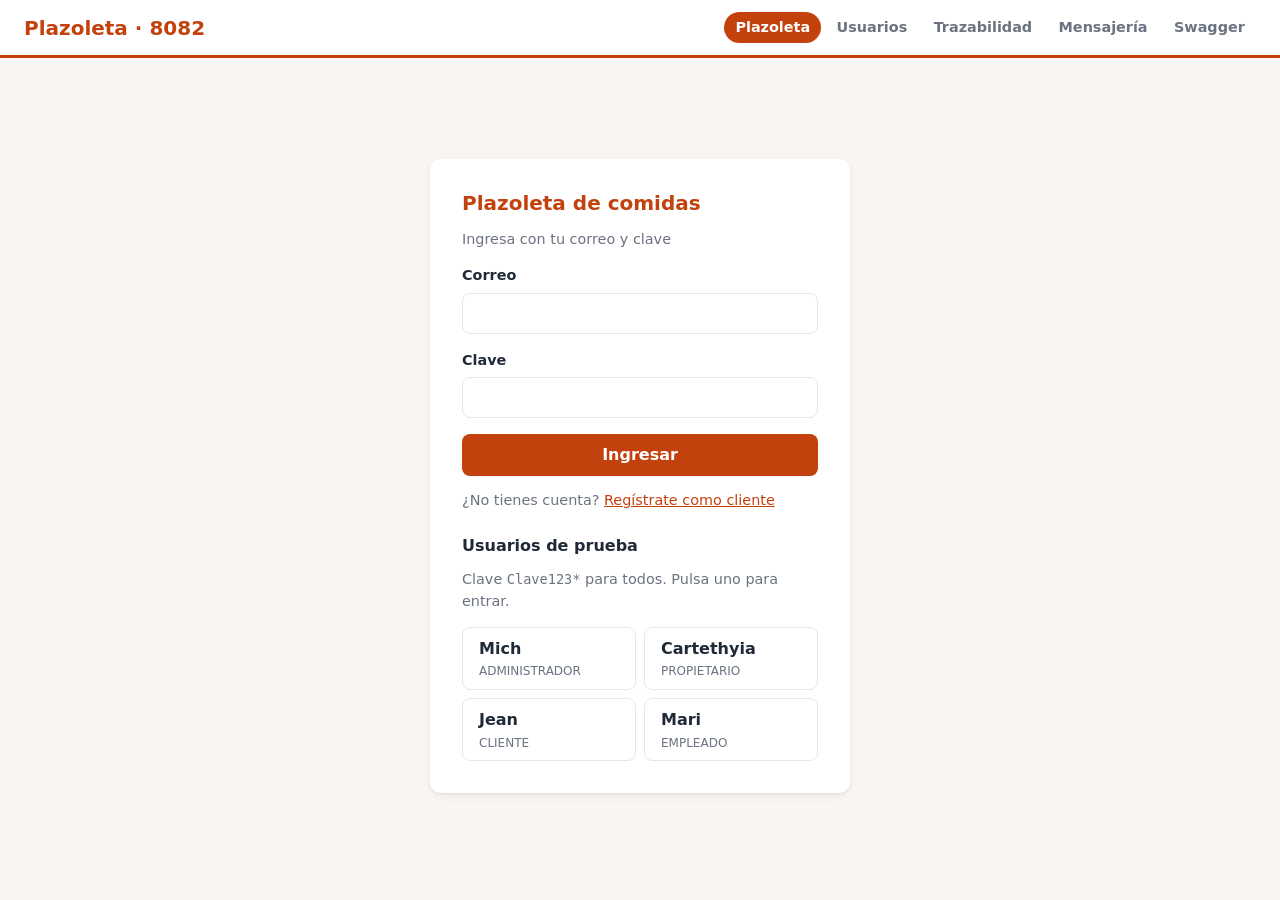
==== commit 06c9947d: "Ultra mejoras para los microservicios" ====
--- a/plazoleta/src/main/resources/front/index.html
+++ b/plazoleta/src/main/resources/front/index.html
@@ -8,9 +8,16 @@
     <link rel="stylesheet" href="styles.css">
 </head>
 <body>
-    <header id="barra" class="barra" hidden>
-        <span class="marca">Plazoleta</span>
-        <div class="barra-sesion">
+    <header id="barra" class="barra">
+        <span class="marca">Plazoleta · 8082</span>
+        <nav class="servicios" aria-label="Consolas de los microservicios">
+            <a href="http://localhost:8082" aria-current="page">Plazoleta</a>
+            <a href="http://localhost:8081">Usuarios</a>
+            <a href="http://localhost:8083">Trazabilidad</a>
+            <a href="http://localhost:8084">Mensajería</a>
+            <a href="/swagger-ui.html" target="_blank" rel="noopener">Swagger</a>
+        </nav>
+        <div id="barra-sesion" class="barra-sesion" hidden>
             <span id="sesion"></span>
             <button id="logout" class="boton boton-secundario" type="button">Salir</button>
         </div>
@@ -27,6 +34,9 @@
             </form>
             <p id="login-mensaje" hidden></p>
             <p class="texto-suave">¿No tienes cuenta? <button id="ir-registro" class="enlace" type="button">Regístrate como cliente</button></p>
+            <h2 class="subtitulo">Usuarios de prueba</h2>
+            <p class="texto-suave">Clave <code>Clave123*</code> para todos. Pulsa uno para entrar.</p>
+            <ul id="usuarios-prueba" class="usuarios-prueba"></ul>
         </section>
     </main>
 
@@ -37,8 +47,8 @@
                 <label>Nombre<input name="nombre" required></label>
                 <label>Apellido<input name="apellido" required></label>
                 <label>Número de documento<input name="numeroDocumento" inputmode="numeric" required></label>
-                <label>Celular<input name="celular" type="tel" placeholder="+573005698325" required></label>
-                <label>Correo<input name="correo" type="email" autocomplete="email" required></label>
+                <label>Celular (sin +57)<input name="celular" type="tel" inputmode="numeric" pattern="3[0-9]{9}" maxlength="10" placeholder="3023066544" title="Celular colombiano: 10 dígitos que empiezan por 3, sin +57" required></label>
+                <label>Correo<input name="correo" type="email" autocomplete="email" placeholder="nombre@gmail.com" required></label>
                 <label>Clave<input name="clave" type="password" autocomplete="new-password" required></label>
                 <button class="boton" type="submit">Registrarme</button>
             </form>
@@ -54,9 +64,9 @@
                 <label>Nombre<input name="nombre" required></label>
                 <label>Apellido<input name="apellido" required></label>
                 <label>Número de documento<input name="numeroDocumento" inputmode="numeric" required></label>
-                <label>Celular<input name="celular" type="tel" placeholder="+573005698325" required></label>
+                <label>Celular (sin +57)<input name="celular" type="tel" inputmode="numeric" pattern="3[0-9]{9}" maxlength="10" placeholder="3023066544" title="Celular colombiano: 10 dígitos que empiezan por 3, sin +57" required></label>
                 <label>Fecha de nacimiento<input name="fechaNacimiento" type="date" required></label>
-                <label>Correo<input name="correo" type="email" required></label>
+                <label>Correo<input name="correo" type="email" placeholder="nombre@gmail.com" required></label>
                 <label>Clave<input name="clave" type="password" autocomplete="new-password" required></label>
                 <button class="boton" type="submit">Crear propietario</button>
             </form>
@@ -69,9 +79,9 @@
                 <label>Nombre<input name="nombre" required></label>
                 <label>NIT<input name="nit" inputmode="numeric" required></label>
                 <label>Dirección<input name="direccion" required></label>
-                <label>Teléfono<input name="telefono" type="tel" placeholder="+573005698325" required></label>
+                <label>Teléfono (sin +57)<input name="telefono" type="tel" inputmode="numeric" pattern="[0-9]{10}" maxlength="10" placeholder="6044441234" title="10 dígitos, sin +57" required></label>
                 <label>URL del logo<input name="urlLogo" type="url" required></label>
-                <label>Id del propietario<input name="idPropietario" type="number" min="1" required></label>
+                <label>Id del propietario<input name="idPropietario" type="number" min="1" placeholder="2 = Cartethyia" required></label>
                 <button class="boton" type="submit">Crear restaurante</button>
             </form>
             <p id="admin-mensaje-restaurante" hidden></p>
@@ -130,8 +140,8 @@
                     <label>Nombre<input name="nombre" required></label>
                     <label>Apellido<input name="apellido" required></label>
                     <label>Número de documento<input name="numeroDocumento" inputmode="numeric" required></label>
-                    <label>Celular<input name="celular" type="tel" placeholder="+573005698325" required></label>
-                    <label>Correo<input name="correo" type="email" required></label>
+                    <label>Celular (sin +57)<input name="celular" type="tel" inputmode="numeric" pattern="3[0-9]{9}" maxlength="10" placeholder="3023066544" title="Celular colombiano: 10 dígitos que empiezan por 3, sin +57" required></label>
+                    <label>Correo<input name="correo" type="email" placeholder="nombre@gmail.com" required></label>
                     <label>Clave<input name="clave" type="password" autocomplete="new-password" required></label>
                     <button class="boton" type="submit">Crear empleado</button>
                 </form>
@@ -184,10 +194,16 @@
                     <button id="empleado-recargar" class="boton boton-secundario" type="button">Actualizar</button>
                 </div>
             </div>
+            <p class="ayuda">¿Cómo funciona el PIN? <strong>Asignarme</strong> → <strong>Marcar listo</strong>: el sistema
+                genera un PIN de 6 dígitos y se lo envía por SMS al celular del cliente. El cliente llega, te dice su PIN,
+                lo escribes y pulsas <strong>Entregar</strong>. Si no coincide, no se entrega. Si al cliente no le llegó, pulsa
+                <strong>Reenviar PIN</strong>. Atajo para avanzar rápido: <strong>Listo sin SMS</strong> (no envía nada, se
+                entrega sin PIN y queda registrado como "Sin SMS").</p>
+            <p id="empleado-modo-sms" hidden></p>
             <p id="empleado-mensaje" hidden></p>
             <div class="tabla-contenedor">
                 <table class="tabla">
-                    <thead><tr><th>Pedido</th><th>Fecha</th><th>Cliente</th><th>Estado</th><th>Platos</th><th>Empleado</th><th>Acciones</th></tr></thead>
+                    <thead><tr><th>Pedido</th><th>Fecha</th><th>Cliente</th><th>Estado</th><th>Aviso</th><th>Platos</th><th>Empleado</th><th>Acciones</th></tr></thead>
                     <tbody id="empleado-pedidos"></tbody>
                 </table>
             </div>
@@ -230,10 +246,12 @@
                 <h2>Mis pedidos</h2>
                 <button id="cliente-recargar" class="boton boton-secundario" type="button">Actualizar</button>
             </div>
+            <p class="ayuda">Cuando tu pedido esté <strong>LISTO</strong> te llega un SMS con un PIN de 6 dígitos. Díselo
+                al empleado para que te entregue el pedido.</p>
             <p id="cliente-mensaje-pedidos" hidden></p>
             <div class="tabla-contenedor">
                 <table class="tabla">
-                    <thead><tr><th>Pedido</th><th>Fecha</th><th>Estado</th><th>Platos</th><th>Acciones</th></tr></thead>
+                    <thead><tr><th>Pedido</th><th>Fecha</th><th>Estado</th><th>Aviso</th><th>Platos</th><th>Acciones</th></tr></thead>
                     <tbody id="cliente-pedidos"></tbody>
                 </table>
             </div>
@@ -251,8 +269,10 @@
         const CONFIG = Object.freeze({
             USUARIOS_URL: "http://localhost:8081",
             PLAZOLETA_URL: "http://localhost:8082",
-            TRAZABILIDAD_URL: "http://localhost:8083"
+            TRAZABILIDAD_URL: "http://localhost:8083",
+            MENSAJERIA_URL: "http://localhost:8084"
         });
+        const ESTADO_SMS_REAL = "REAL";
         const ROLES = Object.freeze({
             ADMINISTRADOR: "ADMINISTRADOR",
             PROPIETARIO: "PROPIETARIO",
@@ -260,6 +280,13 @@
             CLIENTE: "CLIENTE"
         });
         const TOKEN_KEY = "plazoleta.token";
+        const CLAVE_PRUEBA = "Clave123*";
+        const USUARIOS_PRUEBA = [
+            { nombre: "Mich", rol: "ADMINISTRADOR", correo: "mich@gmail.com" },
+            { nombre: "Cartethyia", rol: "PROPIETARIO", correo: "cartethyia@gmail.com" },
+            { nombre: "Jean", rol: "CLIENTE", correo: "jean@gmail.com" },
+            { nombre: "Mari", rol: "EMPLEADO", correo: "mari@gmail.com" }
+        ];
         const HTTP_UNAUTHORIZED = 401;
         const MILISEGUNDOS_POR_SEGUNDO = 1000;
         const SEGUNDOS_POR_MINUTO = 60;
@@ -271,7 +298,7 @@
         const FORMATO_PRECIO = new Intl.NumberFormat("es-CO", { style: "currency", currency: "COP", maximumFractionDigits: 0 });
 
         const cliente = { restaurante: null, categoriaId: "", paginaPedidos: 0, carrito: new Map() };
-        const empleado = { filtro: "", pagina: 0 };
+        const empleado = { filtro: "", pagina: 0, estadoSms: null };
         const propietario = { restaurante: null, categorias: new Map(), categoriaId: "", paginaPlatos: 0 };
 
         const $ = (selector) => document.querySelector(selector);
@@ -358,6 +385,11 @@
             return h("button", { className: clase, type: "button", onClick }, texto);
         }
 
+        const avisoBadge = (notificacion) => notificacion === "SMS"
+            ? h("span", { className: "estado estado-listo", title: "El PIN se envió por SMS" }, "SMS")
+            : notificacion === "SIN_SMS"
+                ? h("span", { className: "estado estado-pendiente", title: "Se usó el atajo: sin SMS ni PIN" }, "Sin SMS")
+                : h("span", { className: "texto-suave" }, "-");
         const estadoBadge = (estado) => h("span", { className: `estado estado-${estado.toLowerCase()}` }, estado.replace("_", " "));
         const formatoPrecio = (valor) => FORMATO_PRECIO.format(valor);
         const formatoFecha = (iso) => new Date(iso).toLocaleString("es-CO");
@@ -424,17 +456,30 @@
             const sesion = obtenerSesion();
             if (!sesion) {
                 mostrarVista("login");
+                mostrarUsuariosPrueba();
                 return;
             }
-            $("#barra").hidden = false;
+            $("#barra-sesion").hidden = false;
             $("#sesion").textContent = `${sesion.correo} · ${sesion.rol}`;
             mostrarVista(sesion.rol);
             ({
                 [ROLES.ADMINISTRADOR]: () => {},
                 [ROLES.PROPIETARIO]: iniciarPropietario,
-                [ROLES.EMPLEADO]: () => cargarPedidosEmpleado(0),
+                [ROLES.EMPLEADO]: iniciarEmpleado,
                 [ROLES.CLIENTE]: iniciarCliente
             })[sesion.rol]();
+        }
+
+        function mostrarUsuariosPrueba() {
+            $("#usuarios-prueba").replaceChildren(...USUARIOS_PRUEBA.map((usuario) => h("li", {},
+                h("button", { type: "button", className: "boton boton-secundario usuario-prueba",
+                    onClick: () => ejecutar($("#login-mensaje"), async () => {
+                        const sesion = await usuariosApi("/auth/login", { method: "POST",
+                            body: { correo: usuario.correo, clave: CLAVE_PRUEBA } });
+                        sessionStorage.setItem(TOKEN_KEY, sesion.token);
+                        location.reload();
+                    }) },
+                    h("strong", {}, usuario.nombre), h("span", { className: "texto-suave" }, usuario.rol)))));
         }
 
         function registrarEventos() {
@@ -589,6 +634,18 @@
             });
         }
 
+        async function iniciarEmpleado() {
+            cargarPedidosEmpleado(0);
+            try {
+                const modo = await api(CONFIG.MENSAJERIA_URL, "/mensajes/modo");
+                empleado.estadoSms = modo.estado;
+                mostrarMensaje($("#empleado-modo-sms"), (modo.real ? "SMS REALES: " : "ATENCIÓN: ") + modo.descripcion,
+                    modo.real ? "exito" : "error");
+            } catch {
+                empleado.estadoSms = null;
+            }
+        }
+
         function cargarPedidosEmpleado(pagina) {
             empleado.pagina = pagina;
             return ejecutar($("#empleado-mensaje"), async () => {
@@ -599,6 +656,7 @@
                     h("td", {}, formatoFecha(pedido.fecha)),
                     h("td", {}, `Cliente ${pedido.idCliente}`),
                     h("td", {}, estadoBadge(pedido.estado)),
+                    h("td", {}, avisoBadge(pedido.notificacion)),
                     h("td", {}, resumenPlatos(pedido)),
                     h("td", {}, pedido.idEmpleado ?? "Sin asignar"),
                     h("td", { className: "acciones" }, accionesEmpleado(pedido)))));
@@ -612,14 +670,28 @@
                     `Pedido #${pedido.id} asignado. Ahora está en preparación.`));
             }
             if (pedido.estado === "EN_PREPARACION") {
-                return boton("Marcar listo", () => cambiarEstadoPedido(pedido.id, "listo", undefined,
-                    `Pedido #${pedido.id} listo. Se envió el PIN al cliente por SMS.`));
+                return h("div", { className: "fila" },
+                    boton("Marcar listo", () => cambiarEstadoPedido(pedido.id, "listo", undefined,
+                        empleado.estadoSms === "SIMULADO"
+                            ? `Pedido #${pedido.id} listo. Modo de desarrollo: el PIN no llegó al celular; búscalo en la terminal o en la consola de Mensajería.`
+                            : `Pedido #${pedido.id} listo. El PIN llegó por SMS al celular del cliente; pídeselo para entregar.`)),
+                    boton("Listo sin SMS", () => cambiarEstadoPedido(pedido.id, "listo?sinSms=true", undefined,
+                        `Pedido #${pedido.id} listo SIN SMS (atajo). Quedó registrado; se entrega sin PIN.`), "boton boton-secundario"));
+            }
+            if (pedido.estado === "LISTO" && pedido.notificacion === "SIN_SMS") {
+                return h("div", { className: "fila" },
+                    boton("Entregar sin PIN", () => cambiarEstadoPedido(pedido.id, "entregar", undefined,
+                        `Pedido #${pedido.id} entregado sin PIN (registrado como "sin SMS").`)),
+                    boton("Enviar PIN por SMS", () => cambiarEstadoPedido(pedido.id, "reenviar-pin", undefined,
+                        `Se envió por SMS un PIN para el pedido #${pedido.id}; ahora se entrega con PIN.`), "boton boton-secundario"));
             }
             if (pedido.estado === "LISTO") {
                 const pin = h("input", { className: "pin", inputmode: "numeric", maxlength: LONGITUD_PIN, placeholder: "PIN",
                     "aria-label": `PIN del pedido ${pedido.id}` });
                 return h("div", { className: "fila" }, pin, boton("Entregar", () => cambiarEstadoPedido(pedido.id, "entregar",
-                    { pin: pin.value.trim() }, `Pedido #${pedido.id} entregado.`)));
+                    { pin: pin.value.trim() }, `Pedido #${pedido.id} entregado.`)),
+                    boton("Reenviar PIN", () => cambiarEstadoPedido(pedido.id, "reenviar-pin", undefined,
+                        `Se reenvió por SMS el PIN del pedido #${pedido.id} al celular del cliente.`), "boton boton-secundario"));
             }
             return h("span", { className: "texto-suave" }, "Sin acciones");
         }
@@ -722,6 +794,7 @@
                     h("td", {}, `#${pedido.id}`),
                     h("td", {}, formatoFecha(pedido.fecha)),
                     h("td", {}, estadoBadge(pedido.estado)),
+                    h("td", {}, avisoBadge(pedido.notificacion)),
                     h("td", {}, resumenPlatos(pedido)),
                     h("td", { className: "acciones" },
                         ESTADOS_FINALES.includes(pedido.estado) ? null
@@ -748,6 +821,8 @@
                     h("span", {}, formatoFecha(cambio.fecha)),
                     h("span", { className: "texto-suave" }, cambio.duracionSegundos === null ? "Estado final"
                         : `Tiempo en este estado: ${formatoDuracion(cambio.duracionSegundos)}`),
+                    cambio.conSms === true ? h("span", { className: "estado estado-listo" }, "PIN enviado por SMS")
+                        : cambio.conSms === false ? h("span", { className: "estado estado-pendiente" }, "Sin SMS (entrega sin PIN)") : null,
                     cambio.correoEmpleado ? h("span", { className: "texto-suave" }, `Empleado: ${cambio.correoEmpleado}`) : null)));
                 $("#cliente-trazabilidad").hidden = false;
                 $("#cliente-trazabilidad").scrollIntoView({ behavior: "smooth" });
--- a/plazoleta/src/main/resources/front/styles.css
+++ b/plazoleta/src/main/resources/front/styles.css
@@ -56,14 +56,79 @@
     display: flex;
     justify-content: space-between;
     align-items: center;
-    gap: 1rem;
+    gap: 0.75rem 1.5rem;
     flex-wrap: wrap;
     padding: 0.75rem 1.5rem;
     background: var(--color-panel);
-    border-bottom: 1px solid var(--color-borde);
+    border-bottom: 3px solid var(--color-primario);
     position: sticky;
     top: 0;
     z-index: 1;
+}
+
+.servicios {
+    display: flex;
+    flex-wrap: wrap;
+    gap: 0.25rem;
+}
+
+.servicios a {
+    padding: 0.3rem 0.7rem;
+    border-radius: 999px;
+    text-decoration: none;
+    color: var(--color-suave);
+    font-size: 0.9rem;
+    font-weight: 600;
+}
+
+.servicios a:hover {
+    background: var(--color-fondo);
+    color: var(--color-texto);
+}
+
+.servicios a[aria-current="page"] {
+    background: var(--color-primario);
+    color: #fff;
+}
+
+.ayuda {
+    margin: 0 0 1rem;
+    padding: 0.75rem 1rem;
+    border-radius: 8px;
+    background: #fff7ed;
+    border-left: 4px solid var(--color-primario);
+    font-size: 0.9rem;
+}
+
+.subtitulo {
+    font-size: 1rem;
+    margin: 1.5rem 0 0.25rem;
+}
+
+.usuarios-prueba {
+    list-style: none;
+    margin: 0.5rem 0 0;
+    padding: 0;
+    display: grid;
+    grid-template-columns: repeat(auto-fill, minmax(150px, 1fr));
+    gap: 0.5rem;
+}
+
+.usuario-prueba {
+    width: 100%;
+    display: grid;
+    gap: 0.1rem;
+    text-align: left;
+}
+
+.usuario-prueba .texto-suave {
+    font-size: 0.75rem;
+    font-weight: 500;
+}
+
+code {
+    font-family: ui-monospace, SFMono-Regular, Menlo, Consolas, monospace;
+    font-size: 0.85rem;
 }
 
 .barra-sesion {
@@ -112,7 +177,7 @@
 }
 
 .pagina-auth {
-    min-height: 100vh;
+    min-height: calc(100vh - 4rem);
     display: grid;
     place-items: center;
     padding: 1rem;
